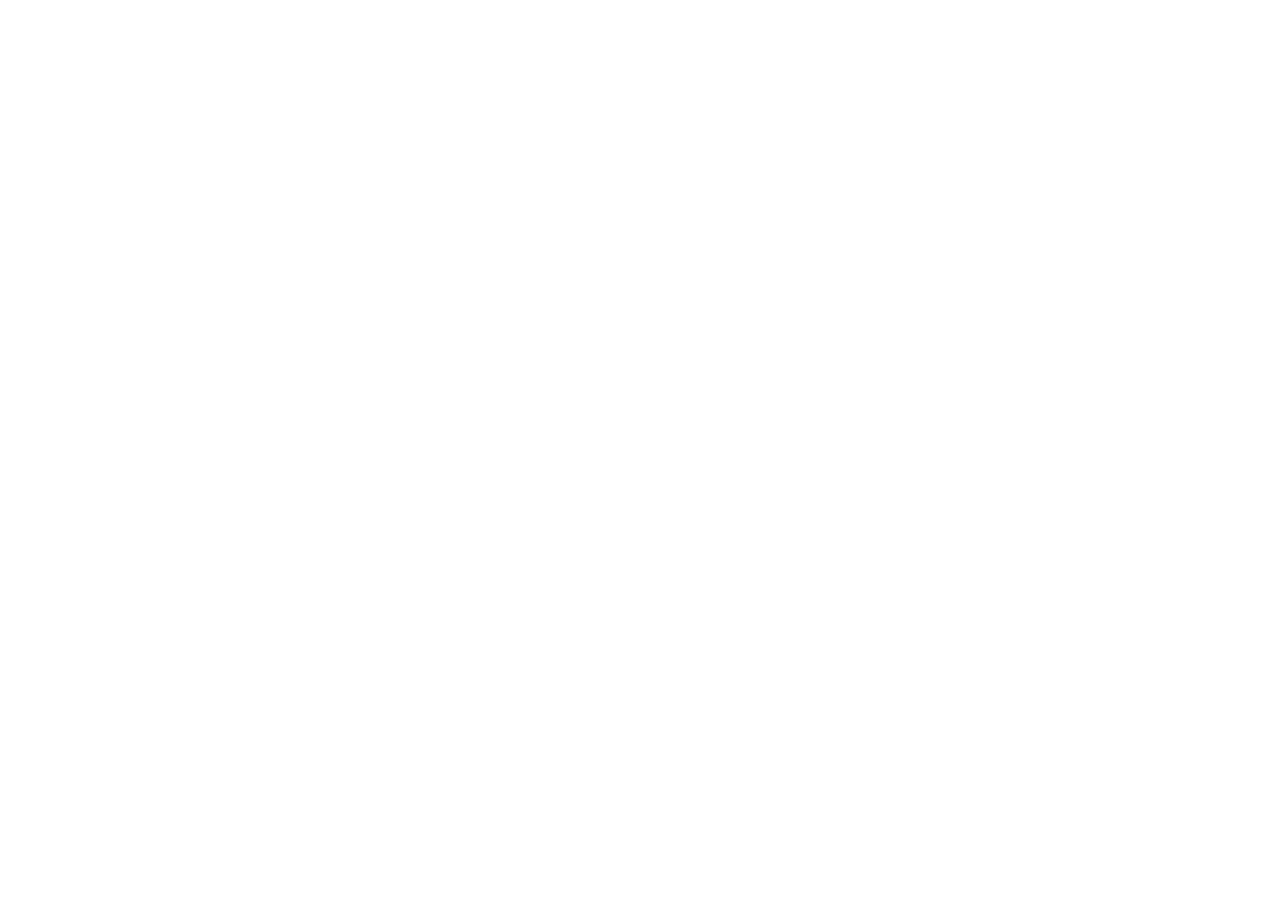
==== index.html @ 27f59146 "se creo base del archivo html y el area del css" ====
<!DOCTYPE html>
<html lang="es">
<head>
    <meta charset="UTF-8">
    <meta http-equiv="X-UA-Compatible" content="IE=edge">
    <meta name="viewport" content="width=device-width, initial-scale=1.0">
    <meta name="description" content="Curso de Platzi, nunca pares de aprender">
    <meta name="robots" content="index,follow">
    <link rel="stylesheet" href="./css/style.css">
    <title>Curso de Html y Css</title>
</head>
<body>

</body>
</html>
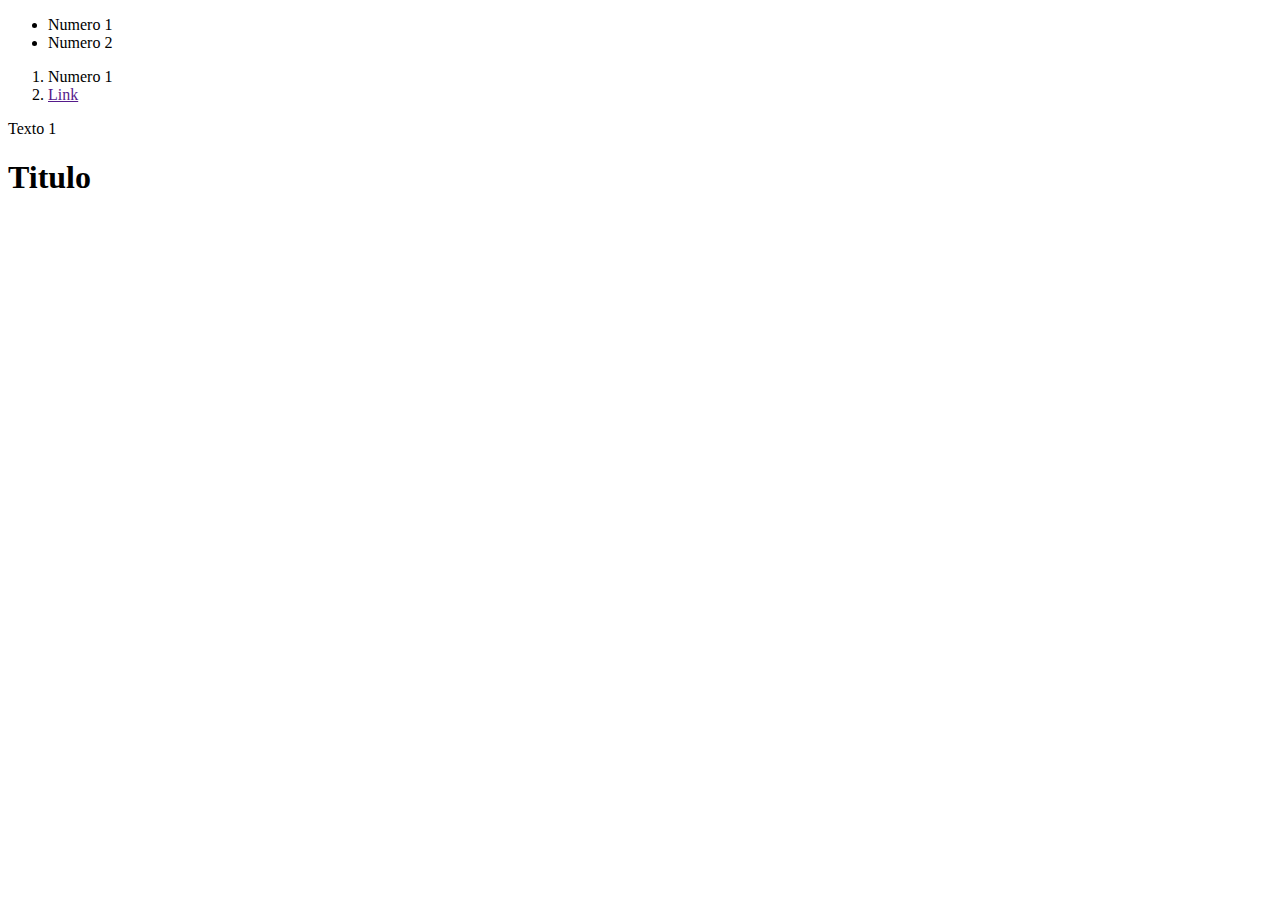
==== commit b87713e7: "Primeras etiquetas de html" ====
--- a/index.html
+++ b/index.html
@@ -10,6 +10,31 @@
     <title>Curso de Html y Css</title>
 </head>
 <body>
+    <header>
+        <nav>
 
+        </nav>
+    </header>
+
+    <main>
+        <section>
+            <article>
+
+            </article>
+        </section>
+        <ul>
+            <li>Numero 1</li>
+            <li>Numero 2</li>
+        </ul>
+        <ol>
+            <li>Numero 1</li>
+            <li><a href="">Link</a></li>
+        </ol>
+    </main>
+
+    <footer>
+        <p>Texto 1</p>
+        <h1>Titulo</h1>
+    </footer>
 </body>
 </html>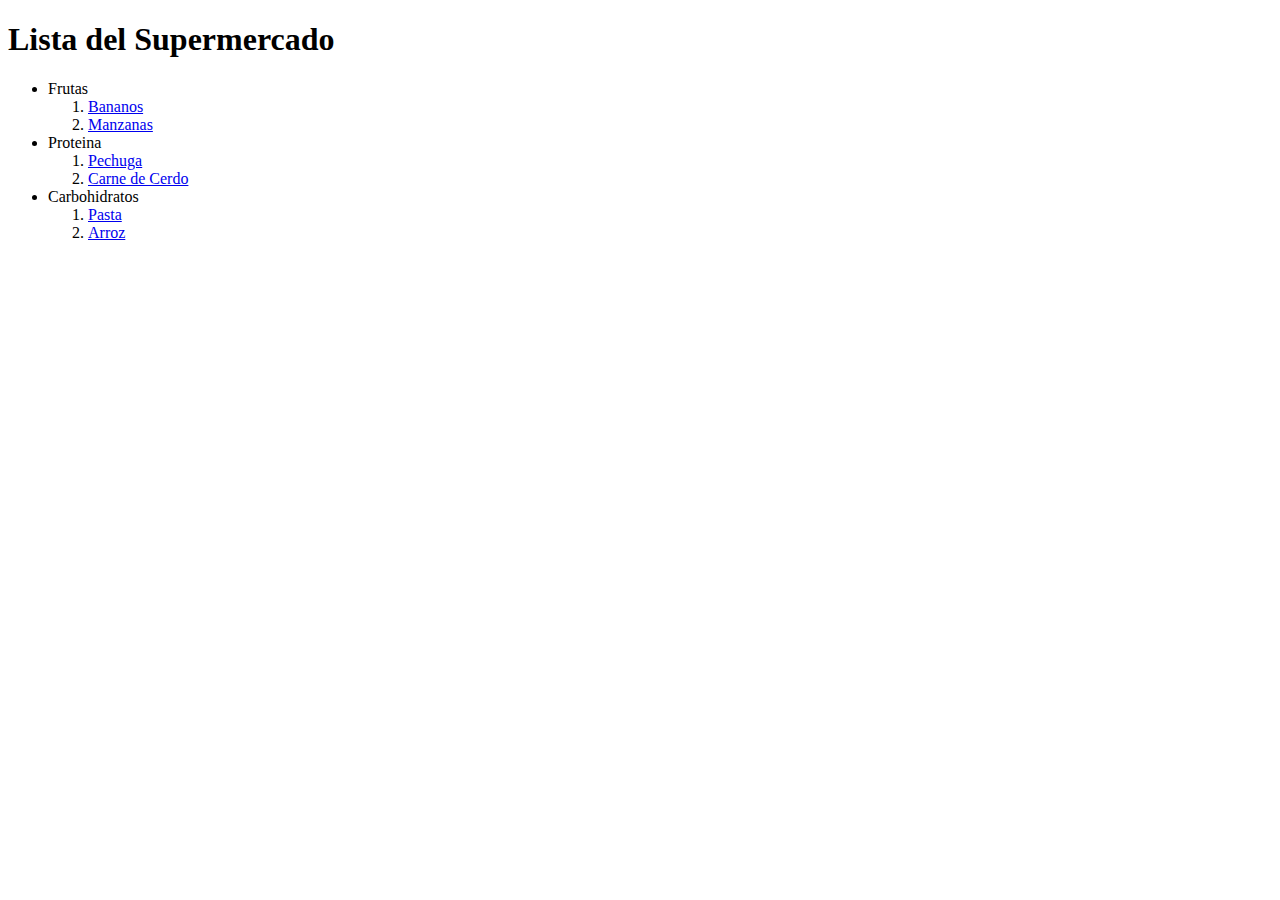
==== commit feb166ce: "Primer ejercicio: crear una lista del supermercado" ====
--- a/index.html
+++ b/index.html
@@ -22,19 +22,42 @@
 
             </article>
         </section>
+        <h1>Lista del Supermercado</h1>
         <ul>
-            <li>Numero 1</li>
-            <li>Numero 2</li>
+            <li>Frutas</li>
+            <ol>
+                <li><a href="https://www.google.com/url?sa=t&rct=j&q=&esrc=s&source=web&cd=&cad=rja&uact=8&ved=2ahUKEwi5qIrC9rf3AhWMd98KHdZcBFEQFnoECBAQAQ&url=https%3A%2F%2Fwww.recetasnestle.com.co%2Frecetas%2Fpudin-de-banano&usg=AOvVaw2srlN_NgGHRHSiYiZRw9jN" target="blank">
+                    Bananos
+                </a></li>
+                <li><a href="https://www.lecturas.com/recetas/manzanas/" target="blank">
+                    Manzanas
+                </a></li>
+            </ol>
+            
+            <li>Proteina</li>
+            <ol>
+                <li><a href="https://www.pequerecetas.com/receta/pechuga-de-pollo-9-recetas/" target="blank">
+                    Pechuga
+                </a></li>
+                <li><a href="https://comemascarnedecerdo.co/todas-las-recetas/" target="blank">
+                    Carne de Cerdo
+                </a></li>
+            </ol>
+
+            <li>Carbohidratos</li>
+            <ol>
+                <li><a href="https://www.recetasdeescandalo.com/cocina/pasta/" target="blank">
+                    Pasta
+                </a></li>
+                <li><a href="https://www.cocinacaserayfacil.net/recetas-con-arroz/" target="blank">
+                    Arroz
+                </a></li>
+            </ol>
         </ul>
-        <ol>
-            <li>Numero 1</li>
-            <li><a href="">Link</a></li>
-        </ol>
+    
     </main>
 
     <footer>
-        <p>Texto 1</p>
-        <h1>Titulo</h1>
     </footer>
 </body>
 </html>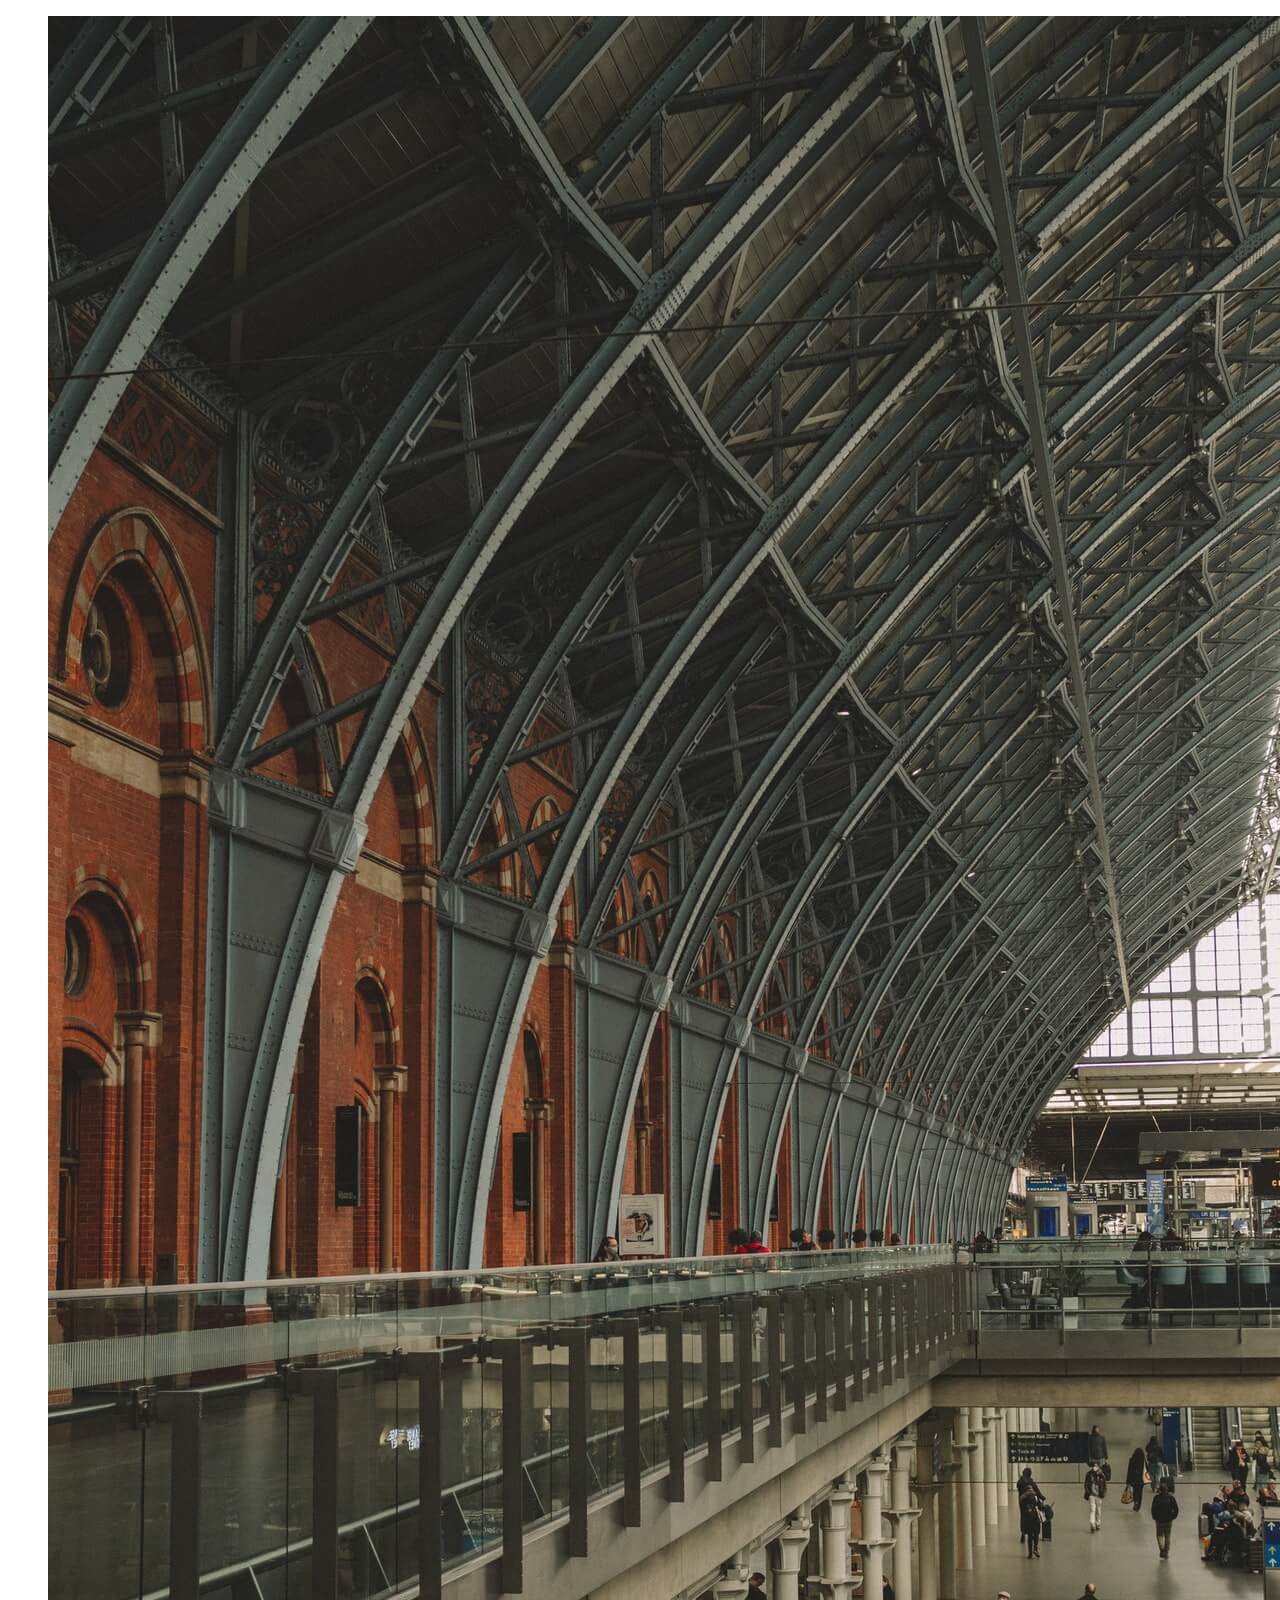
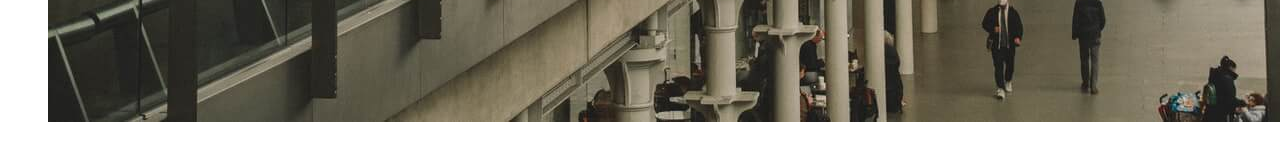
==== commit 6511a6f5: "Se integro nuevas imagenes y el uso de la etiqueta img y figure" ====
--- a/index.html
+++ b/index.html
@@ -10,54 +10,12 @@
     <title>Curso de Html y Css</title>
 </head>
 <body>
-    <header>
-        <nav>
-
-        </nav>
-    </header>
-
     <main>
         <section>
-            <article>
-
-            </article>
+            <figure>
+            <img src="./img/centro.jpg" alt="Imagen de una ciudad">
+        </figure>
         </section>
-        <h1>Lista del Supermercado</h1>
-        <ul>
-            <li>Frutas</li>
-            <ol>
-                <li><a href="https://www.google.com/url?sa=t&rct=j&q=&esrc=s&source=web&cd=&cad=rja&uact=8&ved=2ahUKEwi5qIrC9rf3AhWMd98KHdZcBFEQFnoECBAQAQ&url=https%3A%2F%2Fwww.recetasnestle.com.co%2Frecetas%2Fpudin-de-banano&usg=AOvVaw2srlN_NgGHRHSiYiZRw9jN" target="blank">
-                    Bananos
-                </a></li>
-                <li><a href="https://www.lecturas.com/recetas/manzanas/" target="blank">
-                    Manzanas
-                </a></li>
-            </ol>
-            
-            <li>Proteina</li>
-            <ol>
-                <li><a href="https://www.pequerecetas.com/receta/pechuga-de-pollo-9-recetas/" target="blank">
-                    Pechuga
-                </a></li>
-                <li><a href="https://comemascarnedecerdo.co/todas-las-recetas/" target="blank">
-                    Carne de Cerdo
-                </a></li>
-            </ol>
-
-            <li>Carbohidratos</li>
-            <ol>
-                <li><a href="https://www.recetasdeescandalo.com/cocina/pasta/" target="blank">
-                    Pasta
-                </a></li>
-                <li><a href="https://www.cocinacaserayfacil.net/recetas-con-arroz/" target="blank">
-                    Arroz
-                </a></li>
-            </ol>
-        </ul>
-    
     </main>
-
-    <footer>
-    </footer>
 </body>
 </html>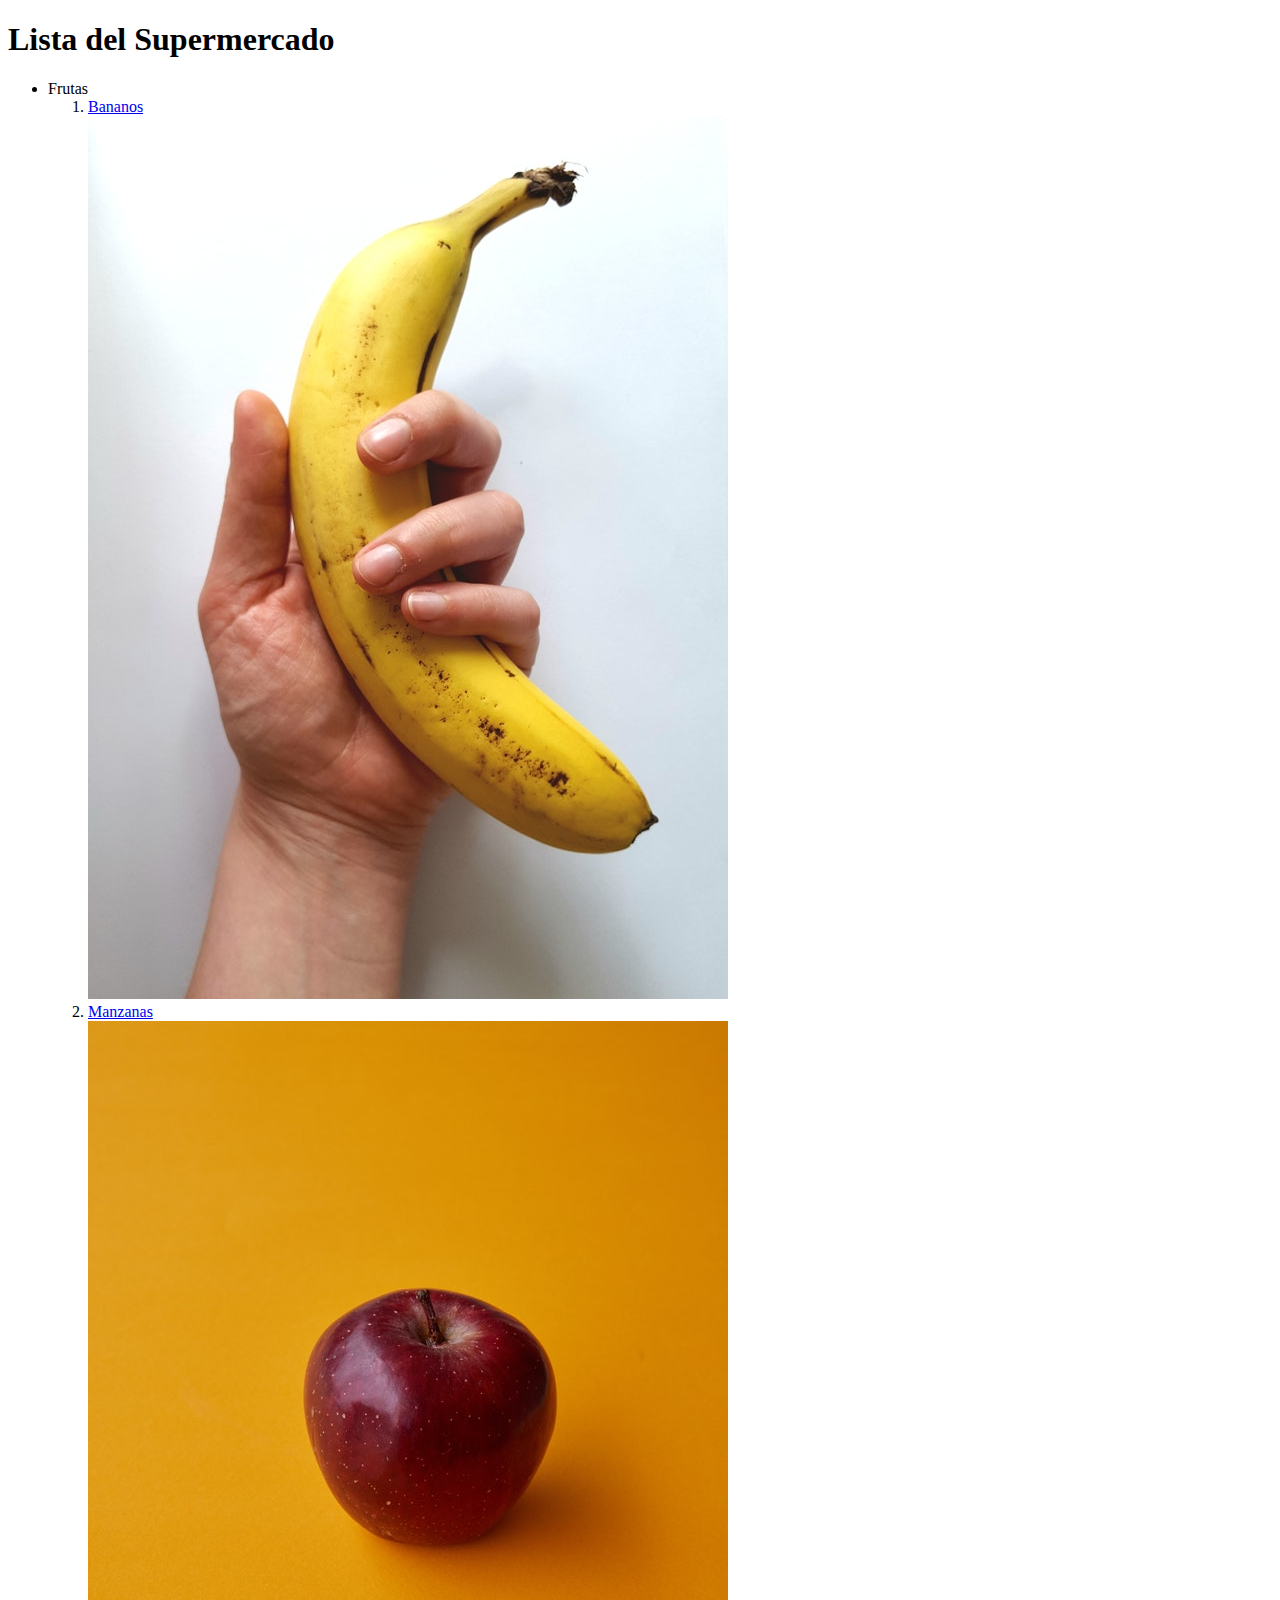
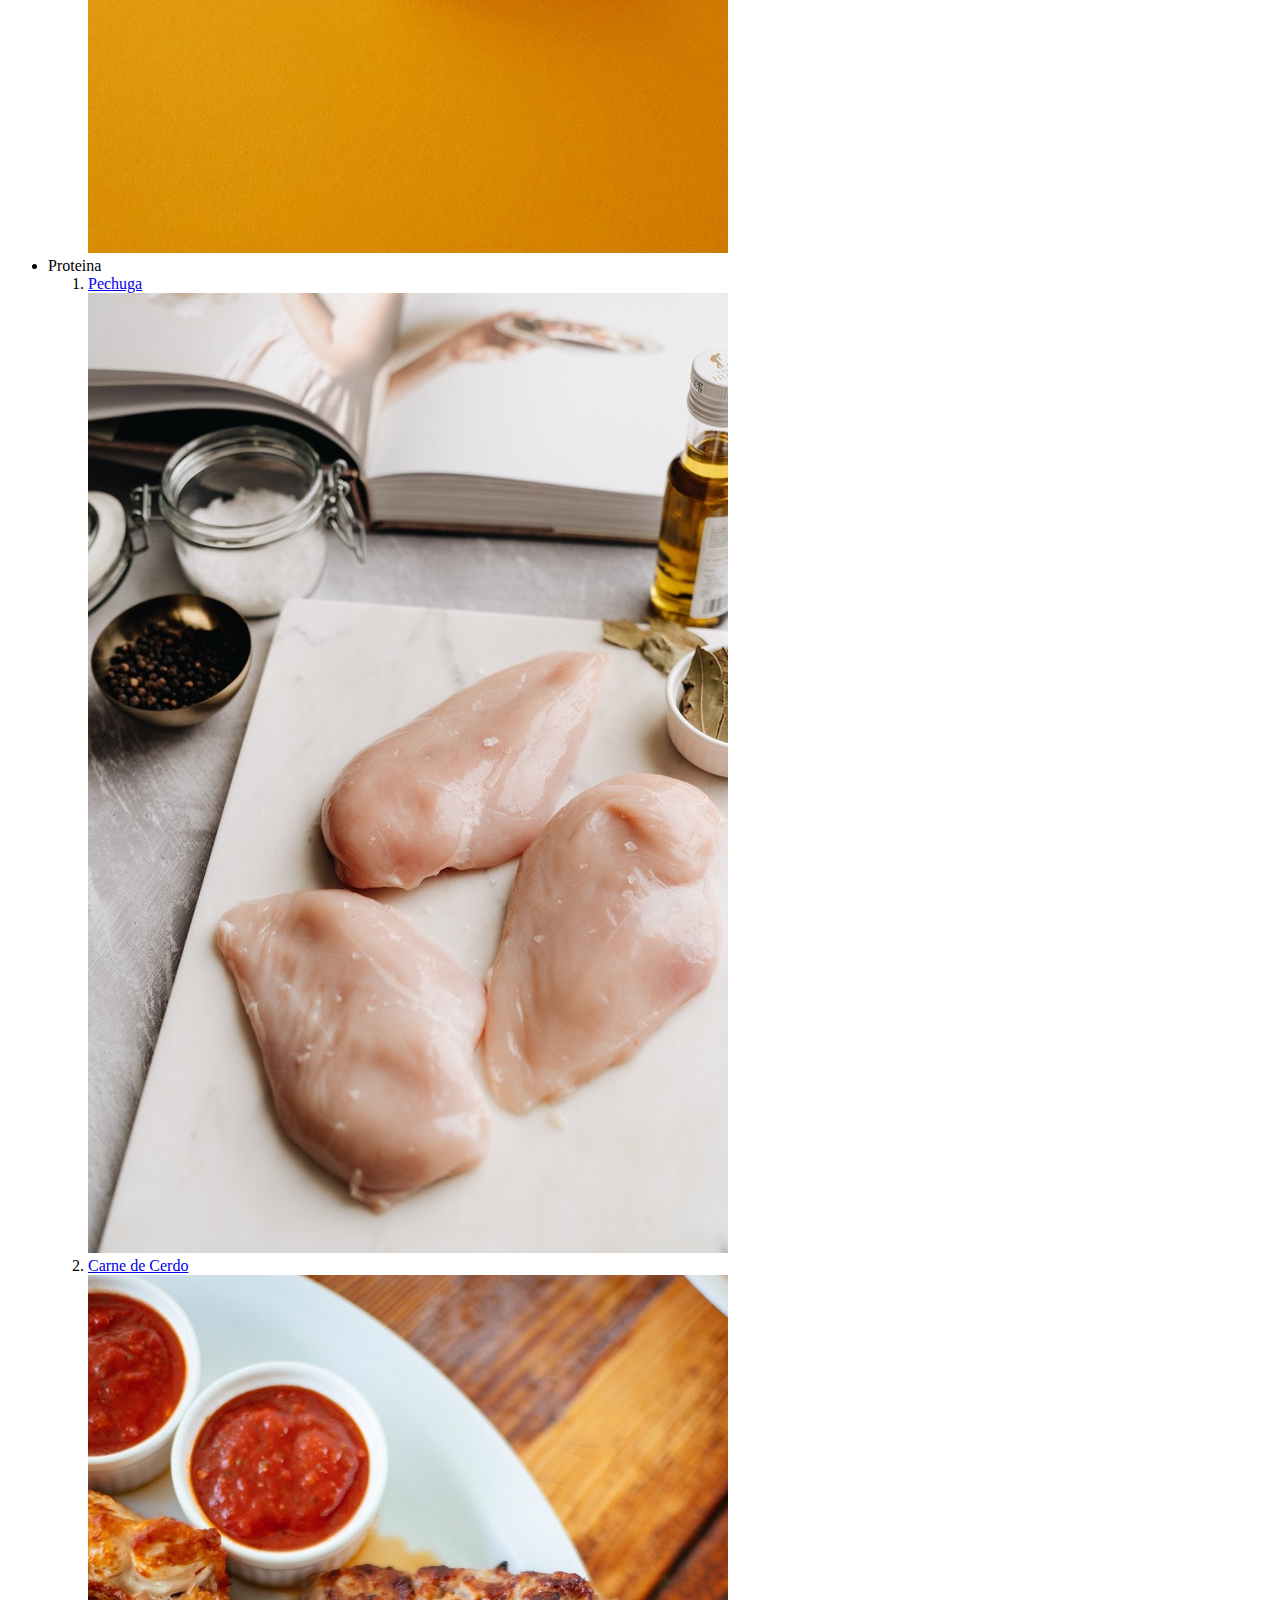
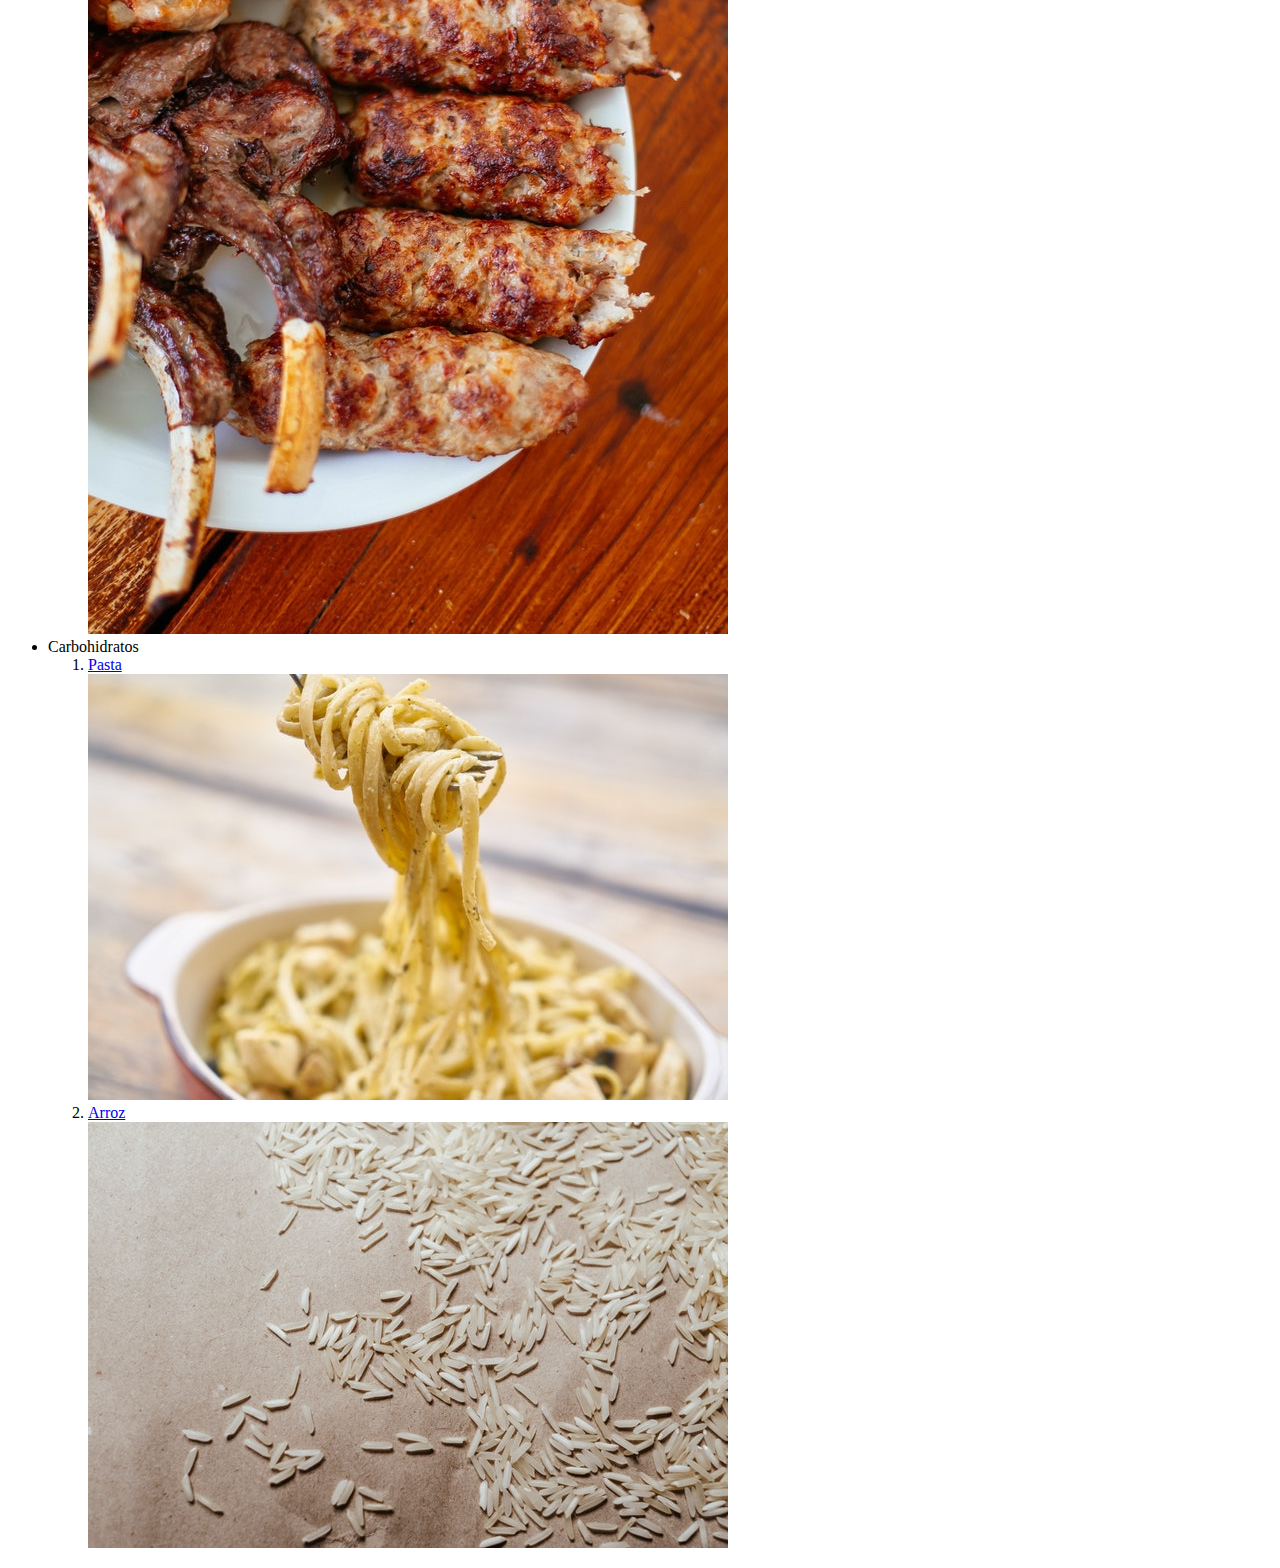
==== commit e3dc4b0e: "se agregaron imagenes a cada uno de los alimentos" ====
--- a/index.html
+++ b/index.html
@@ -10,12 +10,60 @@
     <title>Curso de Html y Css</title>
 </head>
 <body>
+    <header>
+        <nav>
+
+        </nav>
+    </header>
+
     <main>
         <section>
-            <figure>
-            <img src="./img/centro.jpg" alt="Imagen de una ciudad">
-        </figure>
+            <article>
+
+            </article>
         </section>
+        <h1>Lista del Supermercado</h1>
+        <ul>
+            <li>Frutas</li>
+            <ol>
+                <li><a href="https://www.google.com/url?sa=t&rct=j&q=&esrc=s&source=web&cd=&cad=rja&uact=8&ved=2ahUKEwi5qIrC9rf3AhWMd98KHdZcBFEQFnoECBAQAQ&url=https%3A%2F%2Fwww.recetasnestle.com.co%2Frecetas%2Fpudin-de-banano&usg=AOvVaw2srlN_NgGHRHSiYiZRw9jN" target="blank">
+                    Bananos
+                </a></li>
+                <img src="./img/banano.jpg" alt="Imagen de un banano">
+                <li><a href="https://www.lecturas.com/recetas/manzanas/" target="blank">
+                    Manzanas
+                </a></li>
+                <img src="./img/manzana.jpg" alt="Imagen de una manzana deliciosa">
+            </ol>
+            
+            <li>Proteina</li>
+            <ol>
+                <li><a href="https://www.pequerecetas.com/receta/pechuga-de-pollo-9-recetas/" target="blank">
+                    Pechuga
+                </a></li>
+                <img src="./img/pechuga.jpg" alt="imagen de una pechuga ">
+                <li><a href="https://comemascarnedecerdo.co/todas-las-recetas/" target="blank">
+                    Carne de Cerdo
+                </a></li>
+                <img src="./img/carne_cerdo.jpg" alt="Imagen de una carne cocinada">
+            </ol>
+
+            <li>Carbohidratos</li>
+            <ol>
+                <li><a href="https://www.recetasdeescandalo.com/cocina/pasta/" target="blank">
+                    Pasta
+                </a></li>
+                <img src="./img/pasta.jpg" alt="Imagen de pasta">
+                <li><a href="https://www.cocinacaserayfacil.net/recetas-con-arroz/" target="blank">
+                    Arroz
+                </a></li>
+                <img src="./img/arroz.jpg" alt="Imagen de arroz">
+            </ol>
+        </ul>
+    
     </main>
+
+    <footer>
+    </footer>
 </body>
 </html>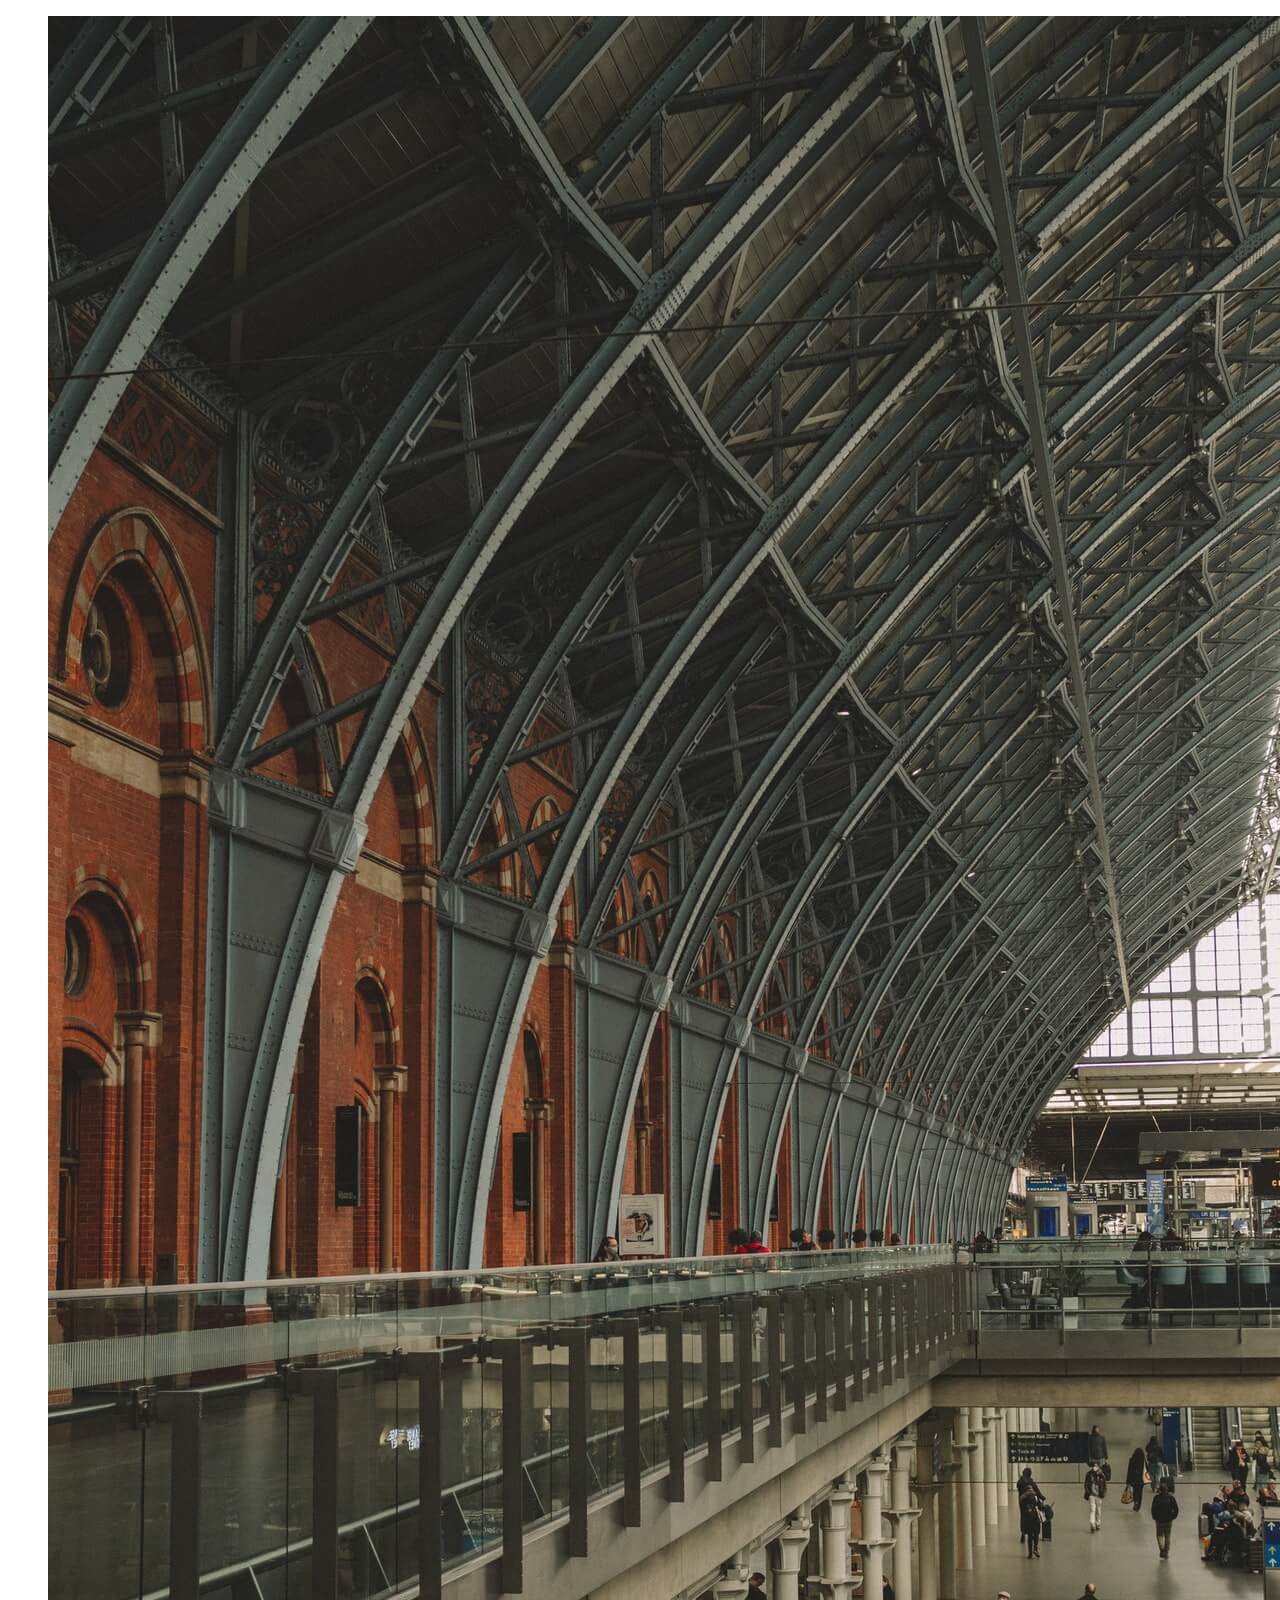
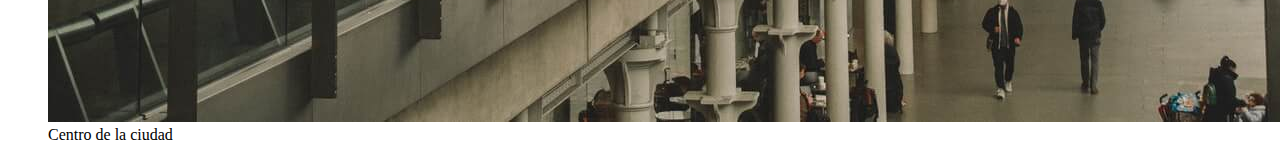
==== commit db74aad5: "se agrego acaption a la imagen" ====
--- a/index.html
+++ b/index.html
@@ -10,60 +10,13 @@
     <title>Curso de Html y Css</title>
 </head>
 <body>
-    <header>
-        <nav>
-
-        </nav>
-    </header>
-
     <main>
         <section>
-            <article>
-
-            </article>
+            <figure>
+                <img src="./img/centro.jpg" alt="Imagen de una ciudad">
+                <figcaption>Centro de la ciudad</figcaption>
+            </figure>
         </section>
-        <h1>Lista del Supermercado</h1>
-        <ul>
-            <li>Frutas</li>
-            <ol>
-                <li><a href="https://www.google.com/url?sa=t&rct=j&q=&esrc=s&source=web&cd=&cad=rja&uact=8&ved=2ahUKEwi5qIrC9rf3AhWMd98KHdZcBFEQFnoECBAQAQ&url=https%3A%2F%2Fwww.recetasnestle.com.co%2Frecetas%2Fpudin-de-banano&usg=AOvVaw2srlN_NgGHRHSiYiZRw9jN" target="blank">
-                    Bananos
-                </a></li>
-                <img src="./img/banano.jpg" alt="Imagen de un banano">
-                <li><a href="https://www.lecturas.com/recetas/manzanas/" target="blank">
-                    Manzanas
-                </a></li>
-                <img src="./img/manzana.jpg" alt="Imagen de una manzana deliciosa">
-            </ol>
-            
-            <li>Proteina</li>
-            <ol>
-                <li><a href="https://www.pequerecetas.com/receta/pechuga-de-pollo-9-recetas/" target="blank">
-                    Pechuga
-                </a></li>
-                <img src="./img/pechuga.jpg" alt="imagen de una pechuga ">
-                <li><a href="https://comemascarnedecerdo.co/todas-las-recetas/" target="blank">
-                    Carne de Cerdo
-                </a></li>
-                <img src="./img/carne_cerdo.jpg" alt="Imagen de una carne cocinada">
-            </ol>
-
-            <li>Carbohidratos</li>
-            <ol>
-                <li><a href="https://www.recetasdeescandalo.com/cocina/pasta/" target="blank">
-                    Pasta
-                </a></li>
-                <img src="./img/pasta.jpg" alt="Imagen de pasta">
-                <li><a href="https://www.cocinacaserayfacil.net/recetas-con-arroz/" target="blank">
-                    Arroz
-                </a></li>
-                <img src="./img/arroz.jpg" alt="Imagen de arroz">
-            </ol>
-        </ul>
-    
     </main>
-
-    <footer>
-    </footer>
 </body>
 </html>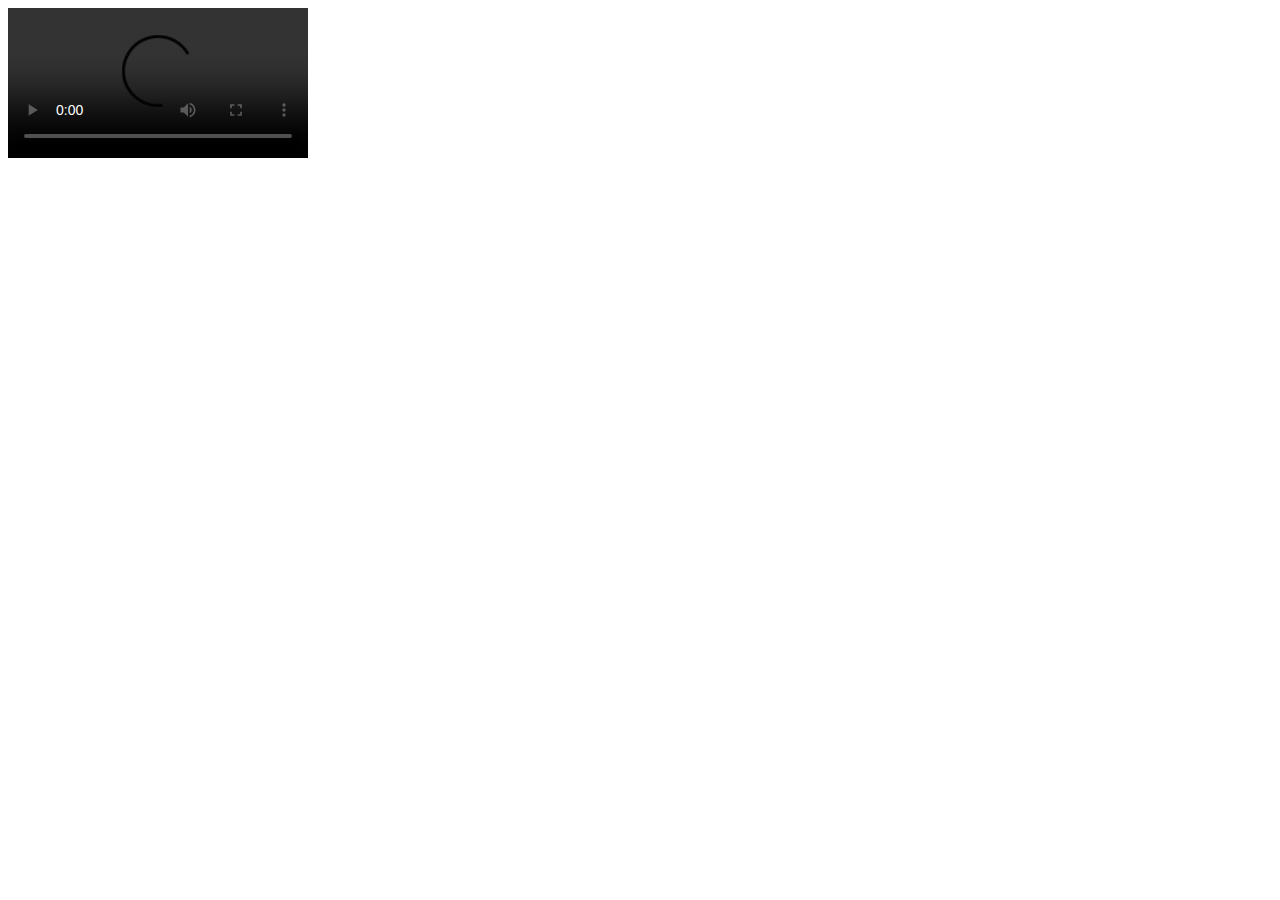
==== commit 394b7182: "Se integro la etiqueta de video con su respectivo video" ====
--- a/index.html
+++ b/index.html
@@ -12,10 +12,7 @@
 <body>
     <main>
         <section>
-            <figure>
-                <img src="./img/centro.jpg" alt="Imagen de una ciudad">
-                <figcaption>Centro de la ciudad</figcaption>
-            </figure>
+            <video controls preload="auto"><source src="./video/ryan-castro-feid-monastery-video-oficial.mp4#t=45,60"></video>
         </section>
     </main>
 </body>
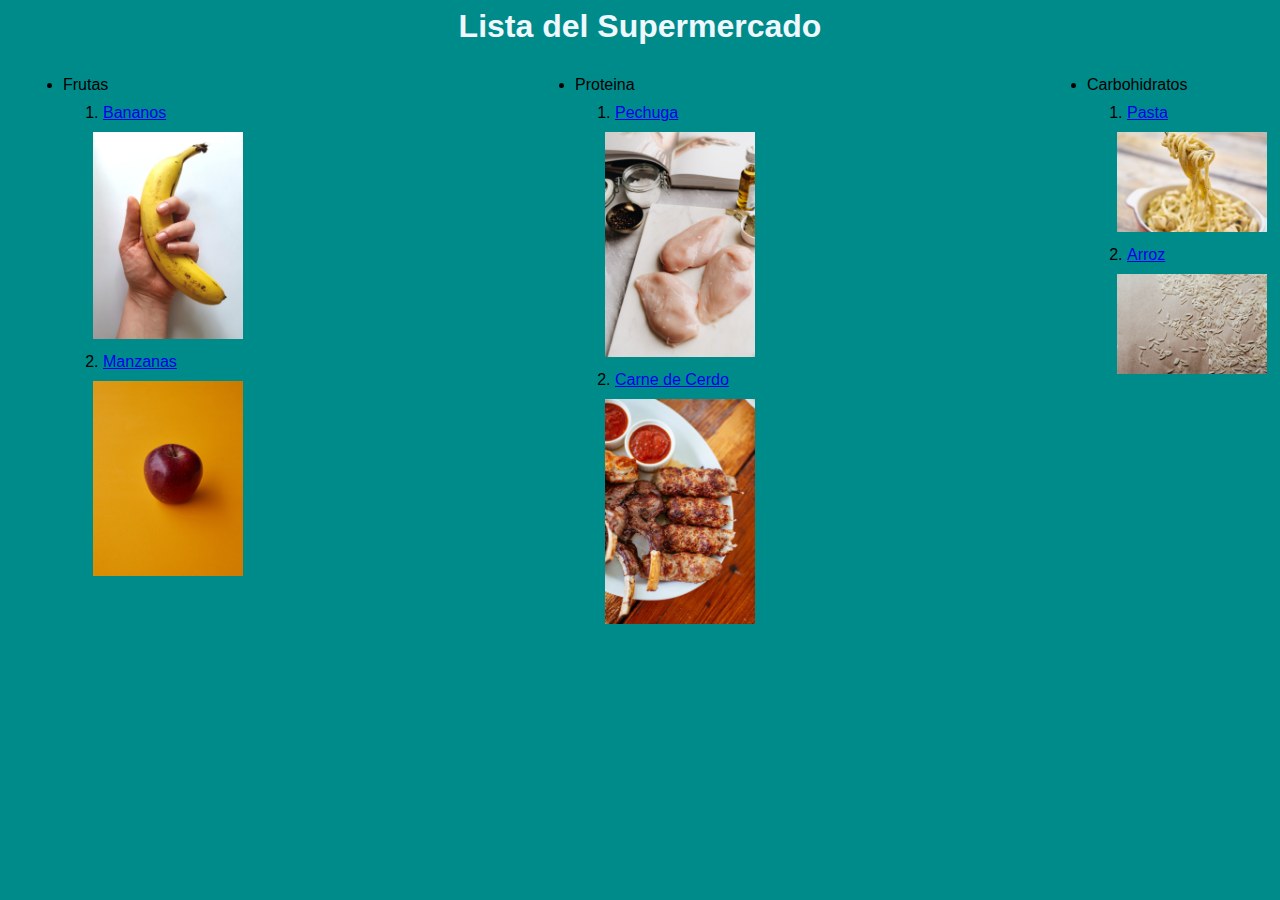
==== commit d37cfa42: "se agrego el css al ejercicio" ====
--- a/index.html
+++ b/index.html
@@ -10,10 +10,66 @@
     <title>Curso de Html y Css</title>
 </head>
 <body>
+    <header>
+        <nav>
+
+        </nav>
+    </header>
+
     <main>
         <section>
-            <video controls preload="auto"><source src="./video/ryan-castro-feid-monastery-video-oficial.mp4#t=45,60"></video>
+            <article>
+
+            </article>
         </section>
+        <h1 id="tituloMain">Lista del Supermercado</h1>
+        <ul>
+            <div class="div-frutas">
+                <li id="tituloFrutas">Frutas</li>
+                <ol id="itemsFrutas">
+                    <li><a href="https://www.google.com/url?sa=t&rct=j&q=&esrc=s&source=web&cd=&cad=rja&uact=8&ved=2ahUKEwi5qIrC9rf3AhWMd98KHdZcBFEQFnoECBAQAQ&url=https%3A%2F%2Fwww.recetasnestle.com.co%2Frecetas%2Fpudin-de-banano&usg=AOvVaw2srlN_NgGHRHSiYiZRw9jN" target="blank">
+                        Bananos
+                    </a></li>
+                    <img src="./img/banano.jpg" alt="Imagen de un banano">
+                    <li><a href="https://www.lecturas.com/recetas/manzanas/" target="blank">
+                        Manzanas
+                    </a></li>
+                    <img src="./img/manzana.jpg" alt="Imagen de una manzana deliciosa">
+                </ol>
+            </div>
+
+            <div class="div-proteinas">
+                <li>Proteina</li>
+                <ol>
+                    <li><a href="https://www.pequerecetas.com/receta/pechuga-de-pollo-9-recetas/" target="blank">
+                        Pechuga
+                    </a></li>
+                    <img src="./img/pechuga.jpg" alt="imagen de una pechuga ">
+                    <li><a href="https://comemascarnedecerdo.co/todas-las-recetas/" target="blank">
+                        Carne de Cerdo
+                    </a></li>
+                    <img src="./img/carne_cerdo.jpg" alt="Imagen de una carne cocinada">
+                </ol>
+            </div>
+
+            <div class="div-carbohidratos">
+                <li>Carbohidratos</li>
+                <ol>
+                    <li><a href="https://www.recetasdeescandalo.com/cocina/pasta/" target="blank">
+                        Pasta
+                    </a></li>
+                    <img src="./img/pasta.jpg" alt="Imagen de pasta">
+                    <li><a href="https://www.cocinacaserayfacil.net/recetas-con-arroz/" target="blank">
+                        Arroz
+                    </a></li>
+                    <img src="./img/arroz.jpg" alt="Imagen de arroz">
+                </ol>
+            </div>
+        </ul>
+    
     </main>
+
+    <footer>
+    </footer>
 </body>
 </html>--- a/css/style.css
+++ b/css/style.css
@@ -0,0 +1,38 @@
+body{
+    background-color: darkcyan;
+}
+img{
+    max-width: 150px;
+    max-height: 100%;
+}
+#tituloMain{
+    size: 100px;
+    color: aliceblue;
+    padding: auto;
+    font-family: Arial;
+    margin: auto;
+    text-align: center;
+}
+
+ul{
+    display: flex;
+    justify-content: space-between;
+}
+li{
+    margin: 10px;
+}
+.div-frutas{
+    font-family: Arial;
+    padding: 5px;
+    
+}
+.div-proteinas{
+    font-family: Arial;
+    padding: 5px;
+    
+}
+.div-carbohidratos{
+    font-family: Arial;
+    padding: 5px;
+    
+}
